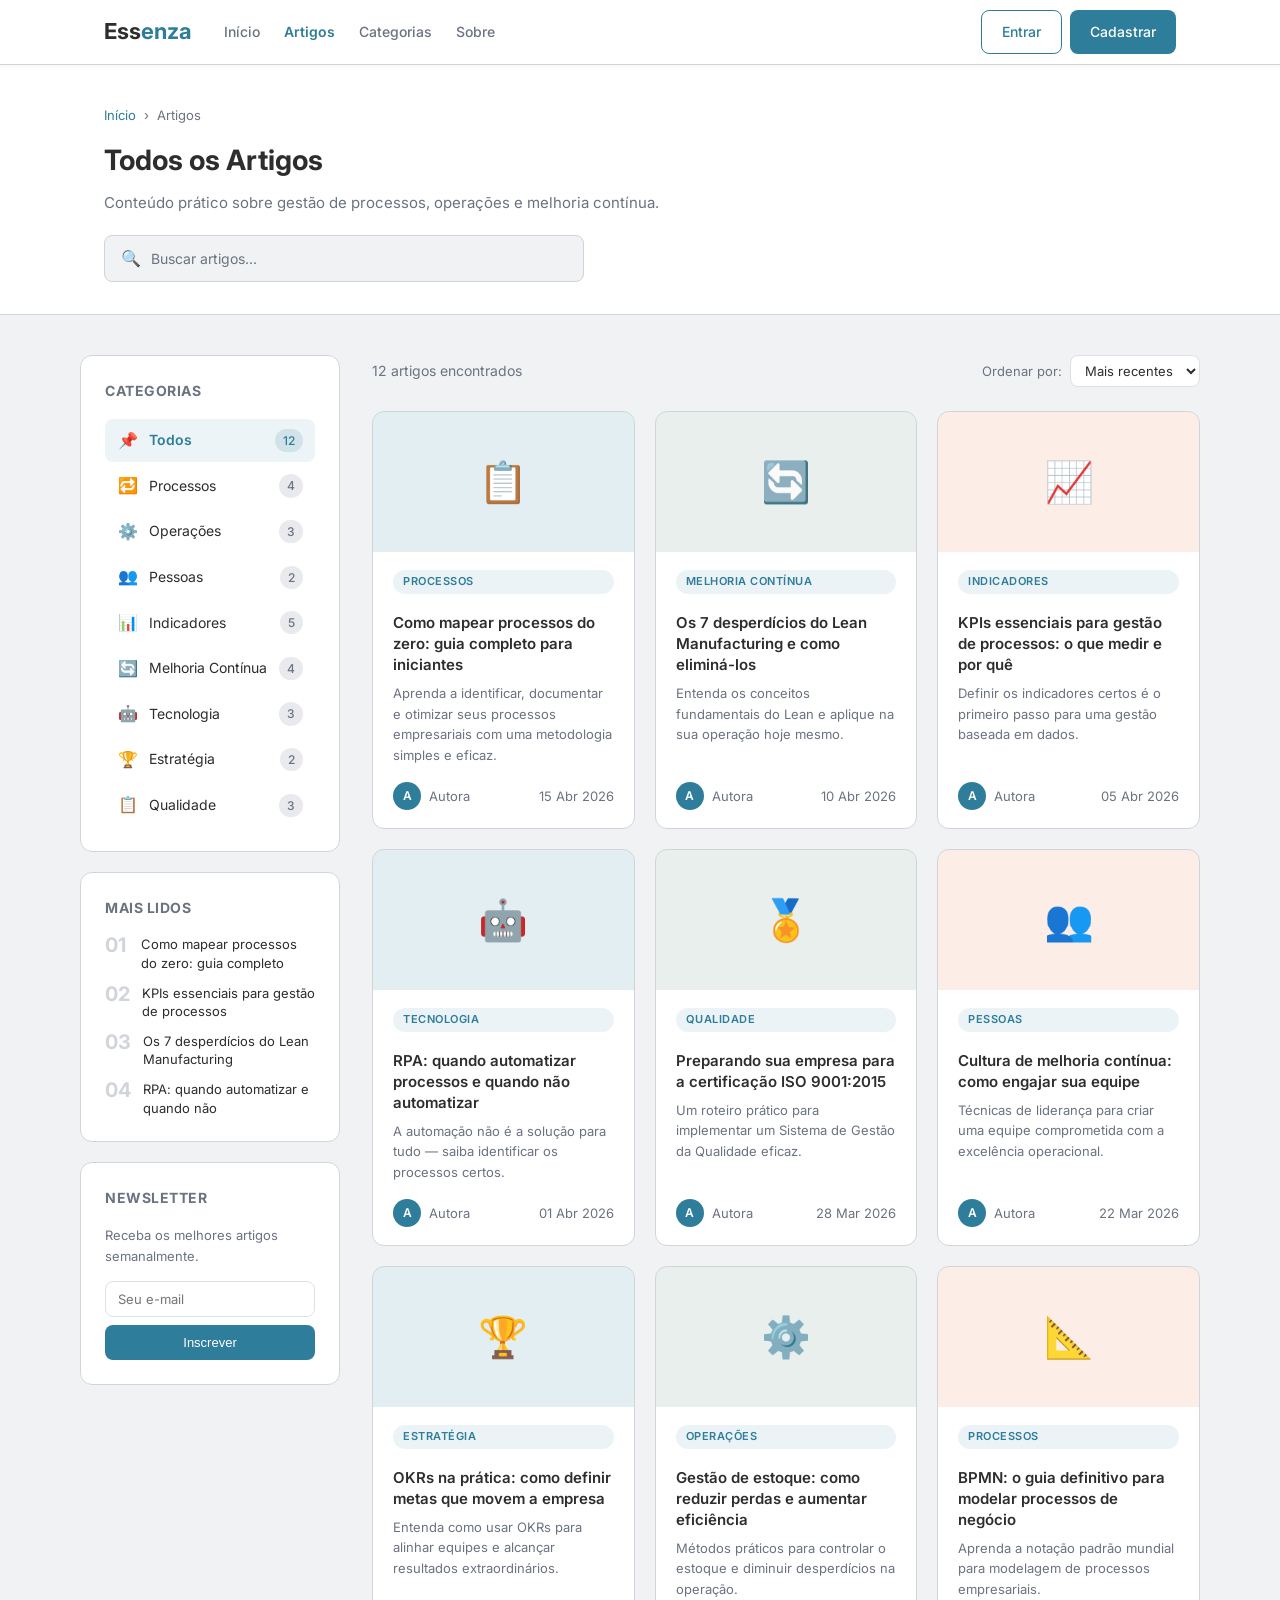
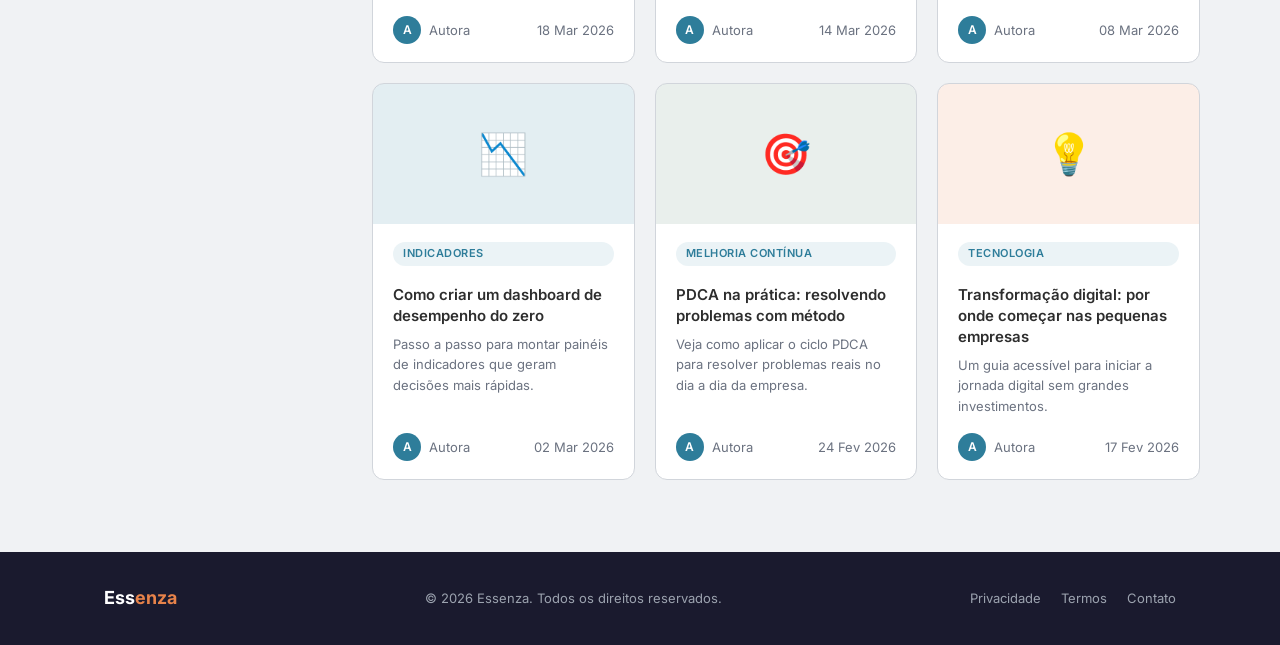
==== blog-gestao/artigos.html @ cae87f39 "primeiro commit: protótipo estático do blog Essenza" ====
<!DOCTYPE html>
<html lang="pt-BR">
<head>
  <meta charset="UTF-8" />
  <meta name="viewport" content="width=device-width, initial-scale=1.0" />
  <title>Artigos — Essenza</title>
  <link rel="preconnect" href="https://fonts.googleapis.com" />
  <link rel="preconnect" href="https://fonts.gstatic.com" crossorigin />
  <link href="https://fonts.googleapis.com/css2?family=Inter:wght@300;400;500;600;700&display=swap" rel="stylesheet" />
  <link rel="stylesheet" href="style.css" />
  <link rel="stylesheet" href="artigos.css" />
</head>
<body>

  <!-- NAVBAR -->
  <header class="navbar">
    <div class="container nav-inner">
      <a href="index.html" class="brand">Ess<span>enza</span></a>
      <nav class="nav-links">
        <a href="index.html">Início</a>
        <a href="artigos.html" class="active">Artigos</a>
        <a href="#">Categorias</a>
        <a href="#">Sobre</a>
      </nav>
      <div class="nav-actions">
        <a href="login.html" class="btn btn-outline">Entrar</a>
        <a href="login.html" class="btn btn-primary">Cadastrar</a>
      </div>
      <button class="hamburger" id="hamburger" aria-label="Menu">
        <span></span><span></span><span></span>
      </button>
    </div>
  </header>

  <!-- MOBILE MENU -->
  <div class="mobile-menu" id="mobileMenu">
    <a href="index.html">Início</a>
    <a href="artigos.html" class="active">Artigos</a>
    <a href="#">Categorias</a>
    <a href="#">Sobre</a>
    <div class="mobile-actions">
      <a href="login.html" class="btn btn-outline">Entrar</a>
      <a href="login.html" class="btn btn-primary">Cadastrar</a>
    </div>
  </div>

  <!-- PAGE HEADER -->
  <section class="page-header">
    <div class="container">
      <div class="breadcrumb">
        <a href="index.html">Início</a>
        <span>›</span>
        <span>Artigos</span>
      </div>
      <h1>Todos os Artigos</h1>
      <p>Conteúdo prático sobre gestão de processos, operações e melhoria contínua.</p>

      <!-- SEARCH -->
      <div class="search-bar">
        <span class="search-icon">🔍</span>
        <input type="text" id="searchInput" placeholder="Buscar artigos..." />
      </div>
    </div>
  </section>

  <!-- MAIN CONTENT -->
  <div class="container artigos-layout">

    <!-- SIDEBAR -->
    <aside class="sidebar">
      <div class="sidebar-card">
        <h3 class="sidebar-title">Categorias</h3>
        <ul class="category-list">
          <li>
            <a href="#" class="cat-item active" data-cat="todos">
              <span class="cat-item-icon">📌</span>
              <span class="cat-item-label">Todos</span>
              <span class="cat-item-count">12</span>
            </a>
          </li>
          <li>
            <a href="#" class="cat-item" data-cat="processos">
              <span class="cat-item-icon">🔁</span>
              <span class="cat-item-label">Processos</span>
              <span class="cat-item-count">4</span>
            </a>
          </li>
          <li>
            <a href="#" class="cat-item" data-cat="operacoes">
              <span class="cat-item-icon">⚙️</span>
              <span class="cat-item-label">Operações</span>
              <span class="cat-item-count">3</span>
            </a>
          </li>
          <li>
            <a href="#" class="cat-item" data-cat="pessoas">
              <span class="cat-item-icon">👥</span>
              <span class="cat-item-label">Pessoas</span>
              <span class="cat-item-count">2</span>
            </a>
          </li>
          <li>
            <a href="#" class="cat-item" data-cat="indicadores">
              <span class="cat-item-icon">📊</span>
              <span class="cat-item-label">Indicadores</span>
              <span class="cat-item-count">5</span>
            </a>
          </li>
          <li>
            <a href="#" class="cat-item" data-cat="melhoria">
              <span class="cat-item-icon">🔄</span>
              <span class="cat-item-label">Melhoria Contínua</span>
              <span class="cat-item-count">4</span>
            </a>
          </li>
          <li>
            <a href="#" class="cat-item" data-cat="tecnologia">
              <span class="cat-item-icon">🤖</span>
              <span class="cat-item-label">Tecnologia</span>
              <span class="cat-item-count">3</span>
            </a>
          </li>
          <li>
            <a href="#" class="cat-item" data-cat="estrategia">
              <span class="cat-item-icon">🏆</span>
              <span class="cat-item-label">Estratégia</span>
              <span class="cat-item-count">2</span>
            </a>
          </li>
          <li>
            <a href="#" class="cat-item" data-cat="qualidade">
              <span class="cat-item-icon">📋</span>
              <span class="cat-item-label">Qualidade</span>
              <span class="cat-item-count">3</span>
            </a>
          </li>
        </ul>
      </div>

      <!-- DESTAQUE SIDEBAR -->
      <div class="sidebar-card">
        <h3 class="sidebar-title">Mais Lidos</h3>
        <ul class="top-posts">
          <li>
            <a href="post.html">
              <span class="tp-num">01</span>
              <span class="tp-title">Como mapear processos do zero: guia completo</span>
            </a>
          </li>
          <li>
            <a href="post.html">
              <span class="tp-num">02</span>
              <span class="tp-title">KPIs essenciais para gestão de processos</span>
            </a>
          </li>
          <li>
            <a href="post.html">
              <span class="tp-num">03</span>
              <span class="tp-title">Os 7 desperdícios do Lean Manufacturing</span>
            </a>
          </li>
          <li>
            <a href="post.html">
              <span class="tp-num">04</span>
              <span class="tp-title">RPA: quando automatizar e quando não</span>
            </a>
          </li>
        </ul>
      </div>

      <!-- NEWSLETTER SIDEBAR -->
      <div class="sidebar-card sidebar-newsletter">
        <h3 class="sidebar-title">Newsletter</h3>
        <p>Receba os melhores artigos semanalmente.</p>
        <form class="sidebar-form">
          <input type="email" placeholder="Seu e-mail" />
          <button type="submit" class="btn btn-primary">Inscrever</button>
        </form>
      </div>
    </aside>

    <!-- ARTICLES GRID -->
    <main class="artigos-main">

      <div class="artigos-header">
        <span id="resultCount" class="result-count">12 artigos encontrados</span>
        <div class="sort-bar">
          <label for="sortSelect">Ordenar por:</label>
          <select id="sortSelect">
            <option>Mais recentes</option>
            <option>Mais antigos</option>
            <option>A-Z</option>
          </select>
        </div>
      </div>

      <div class="artigos-grid" id="artigosGrid">

        <article class="artigo-card" data-cat="processos">
          <div class="artigo-img" style="background:#2E7D9A22">
            <span class="artigo-emoji">📋</span>
          </div>
          <div class="artigo-body">
            <span class="tag">Processos</span>
            <h3><a href="post.html">Como mapear processos do zero: guia completo para iniciantes</a></h3>
            <p>Aprenda a identificar, documentar e otimizar seus processos empresariais com uma metodologia simples e eficaz.</p>
            <div class="post-meta">
              <div class="author"><div class="avatar">A</div><span>Autora</span></div>
              <span class="date">15 Abr 2026</span>
            </div>
          </div>
        </article>

        <article class="artigo-card" data-cat="melhoria">
          <div class="artigo-img" style="background:#5A8A6E22">
            <span class="artigo-emoji">🔄</span>
          </div>
          <div class="artigo-body">
            <span class="tag">Melhoria Contínua</span>
            <h3><a href="post.html">Os 7 desperdícios do Lean Manufacturing e como eliminá-los</a></h3>
            <p>Entenda os conceitos fundamentais do Lean e aplique na sua operação hoje mesmo.</p>
            <div class="post-meta">
              <div class="author"><div class="avatar">A</div><span>Autora</span></div>
              <span class="date">10 Abr 2026</span>
            </div>
          </div>
        </article>

        <article class="artigo-card" data-cat="indicadores">
          <div class="artigo-img" style="background:#E8834A22">
            <span class="artigo-emoji">📈</span>
          </div>
          <div class="artigo-body">
            <span class="tag">Indicadores</span>
            <h3><a href="post.html">KPIs essenciais para gestão de processos: o que medir e por quê</a></h3>
            <p>Definir os indicadores certos é o primeiro passo para uma gestão baseada em dados.</p>
            <div class="post-meta">
              <div class="author"><div class="avatar">A</div><span>Autora</span></div>
              <span class="date">05 Abr 2026</span>
            </div>
          </div>
        </article>

        <article class="artigo-card" data-cat="tecnologia">
          <div class="artigo-img" style="background:#2E7D9A22">
            <span class="artigo-emoji">🤖</span>
          </div>
          <div class="artigo-body">
            <span class="tag">Tecnologia</span>
            <h3><a href="post.html">RPA: quando automatizar processos e quando não automatizar</a></h3>
            <p>A automação não é a solução para tudo — saiba identificar os processos certos.</p>
            <div class="post-meta">
              <div class="author"><div class="avatar">A</div><span>Autora</span></div>
              <span class="date">01 Abr 2026</span>
            </div>
          </div>
        </article>

        <article class="artigo-card" data-cat="qualidade">
          <div class="artigo-img" style="background:#5A8A6E22">
            <span class="artigo-emoji">🏅</span>
          </div>
          <div class="artigo-body">
            <span class="tag">Qualidade</span>
            <h3><a href="post.html">Preparando sua empresa para a certificação ISO 9001:2015</a></h3>
            <p>Um roteiro prático para implementar um Sistema de Gestão da Qualidade eficaz.</p>
            <div class="post-meta">
              <div class="author"><div class="avatar">A</div><span>Autora</span></div>
              <span class="date">28 Mar 2026</span>
            </div>
          </div>
        </article>

        <article class="artigo-card" data-cat="pessoas">
          <div class="artigo-img" style="background:#E8834A22">
            <span class="artigo-emoji">👥</span>
          </div>
          <div class="artigo-body">
            <span class="tag">Pessoas</span>
            <h3><a href="post.html">Cultura de melhoria contínua: como engajar sua equipe</a></h3>
            <p>Técnicas de liderança para criar uma equipe comprometida com a excelência operacional.</p>
            <div class="post-meta">
              <div class="author"><div class="avatar">A</div><span>Autora</span></div>
              <span class="date">22 Mar 2026</span>
            </div>
          </div>
        </article>

        <article class="artigo-card" data-cat="estrategia">
          <div class="artigo-img" style="background:#2E7D9A22">
            <span class="artigo-emoji">🏆</span>
          </div>
          <div class="artigo-body">
            <span class="tag">Estratégia</span>
            <h3><a href="post.html">OKRs na prática: como definir metas que movem a empresa</a></h3>
            <p>Entenda como usar OKRs para alinhar equipes e alcançar resultados extraordinários.</p>
            <div class="post-meta">
              <div class="author"><div class="avatar">A</div><span>Autora</span></div>
              <span class="date">18 Mar 2026</span>
            </div>
          </div>
        </article>

        <article class="artigo-card" data-cat="operacoes">
          <div class="artigo-img" style="background:#5A8A6E22">
            <span class="artigo-emoji">⚙️</span>
          </div>
          <div class="artigo-body">
            <span class="tag">Operações</span>
            <h3><a href="post.html">Gestão de estoque: como reduzir perdas e aumentar eficiência</a></h3>
            <p>Métodos práticos para controlar o estoque e diminuir desperdícios na operação.</p>
            <div class="post-meta">
              <div class="author"><div class="avatar">A</div><span>Autora</span></div>
              <span class="date">14 Mar 2026</span>
            </div>
          </div>
        </article>

        <article class="artigo-card" data-cat="processos">
          <div class="artigo-img" style="background:#E8834A22">
            <span class="artigo-emoji">📐</span>
          </div>
          <div class="artigo-body">
            <span class="tag">Processos</span>
            <h3><a href="post.html">BPMN: o guia definitivo para modelar processos de negócio</a></h3>
            <p>Aprenda a notação padrão mundial para modelagem de processos empresariais.</p>
            <div class="post-meta">
              <div class="author"><div class="avatar">A</div><span>Autora</span></div>
              <span class="date">08 Mar 2026</span>
            </div>
          </div>
        </article>

        <article class="artigo-card" data-cat="indicadores">
          <div class="artigo-img" style="background:#2E7D9A22">
            <span class="artigo-emoji">📉</span>
          </div>
          <div class="artigo-body">
            <span class="tag">Indicadores</span>
            <h3><a href="post.html">Como criar um dashboard de desempenho do zero</a></h3>
            <p>Passo a passo para montar painéis de indicadores que geram decisões mais rápidas.</p>
            <div class="post-meta">
              <div class="author"><div class="avatar">A</div><span>Autora</span></div>
              <span class="date">02 Mar 2026</span>
            </div>
          </div>
        </article>

        <article class="artigo-card" data-cat="melhoria">
          <div class="artigo-img" style="background:#5A8A6E22">
            <span class="artigo-emoji">🎯</span>
          </div>
          <div class="artigo-body">
            <span class="tag">Melhoria Contínua</span>
            <h3><a href="post.html">PDCA na prática: resolvendo problemas com método</a></h3>
            <p>Veja como aplicar o ciclo PDCA para resolver problemas reais no dia a dia da empresa.</p>
            <div class="post-meta">
              <div class="author"><div class="avatar">A</div><span>Autora</span></div>
              <span class="date">24 Fev 2026</span>
            </div>
          </div>
        </article>

        <article class="artigo-card" data-cat="tecnologia">
          <div class="artigo-img" style="background:#E8834A22">
            <span class="artigo-emoji">💡</span>
          </div>
          <div class="artigo-body">
            <span class="tag">Tecnologia</span>
            <h3><a href="post.html">Transformação digital: por onde começar nas pequenas empresas</a></h3>
            <p>Um guia acessível para iniciar a jornada digital sem grandes investimentos.</p>
            <div class="post-meta">
              <div class="author"><div class="avatar">A</div><span>Autora</span></div>
              <span class="date">17 Fev 2026</span>
            </div>
          </div>
        </article>

      </div>

      <!-- EMPTY STATE -->
      <div class="empty-state" id="emptyState" style="display:none">
        <span>🔍</span>
        <p>Nenhum artigo encontrado para esta busca.</p>
      </div>

    </main>
  </div>

  <!-- FOOTER -->
  <footer class="footer">
    <div class="container footer-inner">
      <div class="brand">Ess<span>enza</span></div>
      <p class="footer-text">© 2026 Essenza. Todos os direitos reservados.</p>
      <div class="footer-links">
        <a href="#">Privacidade</a>
        <a href="#">Termos</a>
        <a href="#">Contato</a>
      </div>
    </div>
  </footer>

  <script>
    // FILTRO POR CATEGORIA
    const catItems = document.querySelectorAll('.cat-item');
    const cards = document.querySelectorAll('.artigo-card');
    const resultCount = document.getElementById('resultCount');
    const emptyState = document.getElementById('emptyState');
    const searchInput = document.getElementById('searchInput');

    function filtrar() {
      const catAtiva = document.querySelector('.cat-item.active')?.dataset.cat || 'todos';
      const busca = searchInput.value.toLowerCase().trim();
      let visiveis = 0;

      cards.forEach(card => {
        const cat = card.dataset.cat;
        const texto = card.querySelector('h3').textContent.toLowerCase();
        const matchCat = catAtiva === 'todos' || cat === catAtiva;
        const matchBusca = busca === '' || texto.includes(busca);

        if (matchCat && matchBusca) {
          card.style.display = '';
          visiveis++;
        } else {
          card.style.display = 'none';
        }
      });

      resultCount.textContent = `${visiveis} artigo${visiveis !== 1 ? 's' : ''} encontrado${visiveis !== 1 ? 's' : ''}`;
      emptyState.style.display = visiveis === 0 ? 'flex' : 'none';
    }

    catItems.forEach(item => {
      item.addEventListener('click', e => {
        e.preventDefault();
        catItems.forEach(i => i.classList.remove('active'));
        item.classList.add('active');
        filtrar();
      });
    });

    searchInput.addEventListener('input', filtrar);

    // MENU MOBILE
    const hamburger = document.getElementById('hamburger');
    const mobileMenu = document.getElementById('mobileMenu');
    hamburger.addEventListener('click', () => {
      hamburger.classList.toggle('open');
      mobileMenu.classList.toggle('open');
    });
  </script>

</body>
</html>
---- blog-gestao/style.css ----
*, *::before, *::after { box-sizing: border-box; margin: 0; padding: 0; }

:root {
  --bg: #F0F2F4;
  --white: #FFFFFF;
  --gray-light: #E8EAED;
  --gray-mid: #D1D5DB;
  --text: #2D2D2D;
  --text-light: #6B7280;
  --primary: #2E7D9A;
  --primary-dark: #256680;
  --secondary: #5A8A6E;
  --accent: #E8834A;
  --border: #DDE1E7;
  --radius: 12px;
  --shadow: 0 2px 12px rgba(0,0,0,0.07);
}

body { font-family: 'Inter', sans-serif; background: var(--bg); color: var(--text); line-height: 1.6; }

.container { max-width: 1120px; margin: 0 auto; padding: 0 24px; }

a { text-decoration: none; color: inherit; }

/* BUTTONS */
.btn { display: inline-flex; align-items: center; gap: 6px; padding: 10px 20px; border-radius: 8px; font-size: 14px; font-weight: 500; cursor: pointer; border: none; transition: all .2s; }
.btn-primary { background: var(--primary); color: #fff; }
.btn-primary:hover { background: var(--primary-dark); }
.btn-outline { background: transparent; color: var(--primary); border: 1.5px solid var(--primary); }
.btn-outline:hover { background: var(--primary); color: #fff; }
.btn-ghost { background: transparent; color: var(--text); padding: 10px 4px; }
.btn-ghost:hover { color: var(--primary); }

/* NAVBAR */
.navbar { background: var(--white); border-bottom: 1px solid var(--gray-mid); position: sticky; top: 0; z-index: 100; box-shadow: 0 1px 4px rgba(0,0,0,0.05); }
.nav-inner { display: flex; align-items: center; gap: 32px; height: 64px; }
.brand { font-size: 22px; font-weight: 700; color: var(--text); }
.brand span { color: var(--primary); }
.nav-links { display: flex; gap: 24px; flex: 1; }
.nav-links a { font-size: 14px; color: var(--text-light); font-weight: 500; transition: color .2s; }
.nav-links a:hover { color: var(--primary); }
.nav-actions { display: flex; gap: 8px; }

/* HERO */
.hero { background: var(--white); padding: 72px 0 56px; }
.hero-inner { display: grid; grid-template-columns: 1fr 1fr; gap: 64px; align-items: center; }
.hero-text .badge { display: inline-block; background: #2E7D9A18; color: var(--primary); font-size: 12px; font-weight: 600; padding: 4px 12px; border-radius: 20px; margin-bottom: 16px; text-transform: uppercase; letter-spacing: .5px; }
.hero-text h1 { font-size: 40px; font-weight: 700; line-height: 1.2; margin-bottom: 16px; color: var(--text); }
.hero-text p { font-size: 16px; color: var(--text-light); margin-bottom: 28px; max-width: 440px; }
.hero-btns { display: flex; gap: 12px; align-items: center; }
.hero-visual { display: flex; flex-direction: column; gap: 12px; }
.hero-card { display: flex; align-items: center; gap: 14px; background: var(--bg); border: 1px solid var(--border); border-radius: var(--radius); padding: 16px 20px; transition: transform .2s, box-shadow .2s; }
.hero-card:hover { transform: translateX(4px); box-shadow: var(--shadow); }
.hc-icon { font-size: 28px; }
.hc-text { display: flex; flex-direction: column; }
.hc-text strong { font-size: 14px; font-weight: 600; color: var(--text); }
.hc-text span { font-size: 13px; color: var(--text-light); }

/* CATEGORIES */
.categories { padding: 24px 0; background: var(--gray-light); border-bottom: 1px solid var(--gray-mid); }
.categories-row { display: flex; gap: 8px; flex-wrap: wrap; }
.cat-chip { padding: 6px 16px; border-radius: 20px; font-size: 13px; font-weight: 500; cursor: pointer; border: 1.5px solid var(--gray-mid); color: var(--text-light); background: var(--white); transition: all .2s; }
.cat-chip:hover, .cat-chip.active { background: var(--primary); color: #fff; border-color: var(--primary); }

/* POSTS */
.posts-section { padding: 56px 0; }
.section-title { font-size: 24px; font-weight: 700; margin-bottom: 32px; }
.posts-grid { display: grid; grid-template-columns: repeat(3, 1fr); gap: 24px; }
.post-card { background: var(--white); border-radius: var(--radius); border: 1px solid var(--gray-mid); overflow: hidden; transition: transform .2s, box-shadow .2s; }
.post-card:hover { transform: translateY(-4px); box-shadow: 0 8px 24px rgba(0,0,0,0.1); }
.post-card.featured { grid-column: span 3; display: grid; grid-template-columns: 280px 1fr; }
.post-img { height: 180px; display: flex; align-items: center; justify-content: center; }
.post-card.featured .post-img { height: 100%; min-height: 200px; }
.post-emoji { font-size: 48px; }
.post-body { padding: 20px 24px; }
.tag { display: inline-block; font-size: 11px; font-weight: 600; text-transform: uppercase; letter-spacing: .5px; color: var(--primary); background: #2E7D9A18; padding: 3px 10px; border-radius: 20px; margin-bottom: 10px; }
.post-body h3 { font-size: 16px; font-weight: 600; margin-bottom: 8px; line-height: 1.4; }
.post-body h3 a:hover { color: var(--primary); }
.post-body p { font-size: 14px; color: var(--text-light); margin-bottom: 16px; }
.post-meta { display: flex; align-items: center; justify-content: space-between; font-size: 13px; color: var(--text-light); }
.author { display: flex; align-items: center; gap: 8px; }
.avatar { width: 28px; height: 28px; border-radius: 50%; background: var(--primary); color: #fff; display: flex; align-items: center; justify-content: center; font-size: 12px; font-weight: 600; }
.load-more { text-align: center; margin-top: 40px; }

/* NEWSLETTER */
.newsletter { background: var(--primary); padding: 56px 0; }
.newsletter-inner { display: flex; align-items: center; justify-content: space-between; gap: 32px; flex-wrap: wrap; }
.newsletter h2 { font-size: 24px; font-weight: 700; color: #fff; margin-bottom: 8px; }
.newsletter p { color: rgba(255,255,255,.8); font-size: 15px; max-width: 420px; }
.newsletter-form { display: flex; gap: 8px; }
.newsletter-form input { padding: 10px 16px; border-radius: 8px; border: none; font-size: 14px; width: 280px; font-family: inherit; }
.newsletter-form input:focus { outline: 2px solid var(--accent); }
.newsletter .btn-primary { background: var(--accent); }
.newsletter .btn-primary:hover { background: #d4743e; }

/* FOOTER */
.footer { background: #1a1a2e; padding: 32px 0; }
.footer-inner { display: flex; align-items: center; justify-content: space-between; flex-wrap: wrap; gap: 16px; }
.footer .brand { color: #fff; font-size: 18px; }
.footer .brand span { color: var(--accent); }
.footer-text { color: #9CA3AF; font-size: 13px; }
.footer-links { display: flex; gap: 20px; }
.footer-links a { color: #9CA3AF; font-size: 13px; transition: color .2s; }
.footer-links a:hover { color: #fff; }

/* LOGIN PAGE */
.auth-page { min-height: 100vh; display: flex; align-items: center; justify-content: center; background: var(--bg); }
.auth-card { background: var(--white); border-radius: var(--radius); border: 1px solid var(--border); padding: 40px; width: 100%; max-width: 420px; box-shadow: var(--shadow); }
.auth-card .brand { display: block; text-align: center; font-size: 24px; font-weight: 700; margin-bottom: 8px; }
.auth-subtitle { text-align: center; color: var(--text-light); font-size: 14px; margin-bottom: 32px; }
.form-group { margin-bottom: 18px; }
.form-group label { display: block; font-size: 13px; font-weight: 500; margin-bottom: 6px; }
.form-group input { width: 100%; padding: 10px 14px; border: 1.5px solid var(--border); border-radius: 8px; font-size: 14px; font-family: inherit; color: var(--text); background: var(--bg); transition: border-color .2s; }
.form-group input:focus { outline: none; border-color: var(--primary); background: var(--white); }
.auth-card .btn-primary { width: 100%; justify-content: center; padding: 12px; font-size: 15px; margin-top: 8px; }
.auth-divider { text-align: center; color: var(--text-light); font-size: 13px; margin: 20px 0; position: relative; }
.auth-divider::before, .auth-divider::after { content:''; position: absolute; top: 50%; width: 40%; height: 1px; background: var(--border); }
.auth-divider::before { left: 0; }
.auth-divider::after { right: 0; }
.auth-footer { text-align: center; font-size: 13px; color: var(--text-light); margin-top: 24px; }
.auth-footer a { color: var(--primary); font-weight: 500; }

/* POST PAGE */
.post-page { padding: 48px 0 72px; }
.post-page .container { max-width: 780px; }
.post-header { margin-bottom: 32px; }
.post-header .tag { margin-bottom: 12px; }
.post-header h1 { font-size: 32px; font-weight: 700; line-height: 1.25; margin-bottom: 16px; }
.post-header .post-meta { margin-bottom: 24px; }
.post-cover { width: 100%; height: 320px; background: #2E7D9A18; border-radius: var(--radius); display: flex; align-items: center; justify-content: center; font-size: 80px; margin-bottom: 40px; }
.post-content h2 { font-size: 22px; font-weight: 600; margin: 32px 0 12px; }
.post-content p { font-size: 16px; color: #3D3D3D; margin-bottom: 18px; line-height: 1.75; }
.post-content ul { padding-left: 24px; margin-bottom: 18px; }
.post-content li { font-size: 16px; color: #3D3D3D; margin-bottom: 8px; line-height: 1.75; }
.post-content blockquote { border-left: 4px solid var(--primary); padding: 12px 20px; background: #2E7D9A0D; border-radius: 0 8px 8px 0; margin: 24px 0; font-style: italic; color: var(--text-light); }

@media (max-width: 768px) {
  .hero-inner { grid-template-columns: 1fr; }
  .posts-grid { grid-template-columns: 1fr; }
  .post-card.featured { grid-column: span 1; grid-template-columns: 1fr; }
  .nav-links { display: none; }
  .newsletter-inner { flex-direction: column; }
  .newsletter-form { flex-direction: column; width: 100%; }
  .newsletter-form input { width: 100%; }
}
---- blog-gestao/artigos.css ----
/* PAGE HEADER */
.page-header { background: var(--white); padding: 40px 0 32px; border-bottom: 1px solid var(--gray-mid); }
.breadcrumb { display: flex; align-items: center; gap: 8px; font-size: 13px; color: var(--text-light); margin-bottom: 12px; }
.breadcrumb a { color: var(--primary); }
.breadcrumb a:hover { text-decoration: underline; }
.page-header h1 { font-size: 28px; font-weight: 700; margin-bottom: 8px; }
.page-header p { color: var(--text-light); font-size: 15px; margin-bottom: 20px; }

/* SEARCH BAR */
.search-bar { display: flex; align-items: center; gap: 10px; background: var(--bg); border: 1.5px solid var(--gray-mid); border-radius: 8px; padding: 10px 16px; max-width: 480px; transition: border-color .2s; }
.search-bar:focus-within { border-color: var(--primary); background: var(--white); }
.search-icon { font-size: 16px; }
.search-bar input { border: none; background: transparent; font-size: 14px; font-family: inherit; color: var(--text); width: 100%; outline: none; }
.search-bar input::placeholder { color: var(--text-light); }

/* LAYOUT */
.artigos-layout { display: grid; grid-template-columns: 260px 1fr; gap: 32px; padding: 40px 0 72px; align-items: start; }

/* SIDEBAR */
.sidebar { display: flex; flex-direction: column; gap: 20px; position: sticky; top: 84px; }
.sidebar-card { background: var(--white); border: 1px solid var(--gray-mid); border-radius: var(--radius); padding: 24px; }
.sidebar-title { font-size: 14px; font-weight: 700; text-transform: uppercase; letter-spacing: .5px; color: var(--text-light); margin-bottom: 16px; }

/* CATEGORY LIST */
.category-list { list-style: none; display: flex; flex-direction: column; gap: 2px; }
.cat-item { display: flex; align-items: center; gap: 10px; padding: 9px 12px; border-radius: 8px; font-size: 14px; color: var(--text); transition: all .15s; cursor: pointer; text-decoration: none; }
.cat-item:hover { background: var(--gray-light); color: var(--primary); }
.cat-item.active { background: #2E7D9A15; color: var(--primary); font-weight: 600; }
.cat-item-icon { font-size: 16px; width: 22px; text-align: center; }
.cat-item-label { flex: 1; }
.cat-item-count { font-size: 12px; background: var(--gray-light); color: var(--text-light); padding: 2px 8px; border-radius: 12px; font-weight: 500; }
.cat-item.active .cat-item-count { background: #2E7D9A25; color: var(--primary); }

/* TOP POSTS */
.top-posts { list-style: none; display: flex; flex-direction: column; gap: 12px; }
.top-posts a { display: flex; gap: 12px; align-items: flex-start; text-decoration: none; color: var(--text); font-size: 13px; line-height: 1.4; transition: color .2s; }
.top-posts a:hover { color: var(--primary); }
.tp-num { font-size: 20px; font-weight: 700; color: var(--gray-mid); line-height: 1; min-width: 24px; }
.tp-title { flex: 1; }

/* SIDEBAR NEWSLETTER */
.sidebar-newsletter p { font-size: 13px; color: var(--text-light); margin-bottom: 14px; }
.sidebar-form { display: flex; flex-direction: column; gap: 8px; }
.sidebar-form input { padding: 9px 12px; border: 1.5px solid var(--border); border-radius: 8px; font-size: 13px; font-family: inherit; transition: border-color .2s; }
.sidebar-form input:focus { outline: none; border-color: var(--primary); }
.sidebar-form .btn-primary { justify-content: center; padding: 10px; font-size: 13px; }

/* ARTICLES MAIN */
.artigos-main { min-width: 0; }
.artigos-header { display: flex; align-items: center; justify-content: space-between; margin-bottom: 24px; flex-wrap: wrap; gap: 12px; }
.result-count { font-size: 14px; color: var(--text-light); }
.sort-bar { display: flex; align-items: center; gap: 8px; font-size: 13px; color: var(--text-light); }
.sort-bar select { border: 1.5px solid var(--border); border-radius: 8px; padding: 6px 10px; font-size: 13px; font-family: inherit; background: var(--white); color: var(--text); cursor: pointer; }
.sort-bar select:focus { outline: none; border-color: var(--primary); }

/* ARTICLES GRID */
.artigos-grid { display: grid; grid-template-columns: repeat(3, 1fr); gap: 20px; }
.artigo-card { background: var(--white); border-radius: var(--radius); border: 1px solid var(--gray-mid); overflow: hidden; transition: transform .2s, box-shadow .2s; display: flex; flex-direction: column; }
.artigo-card:hover { transform: translateY(-4px); box-shadow: 0 8px 24px rgba(0,0,0,0.1); }
.artigo-img { height: 140px; display: flex; align-items: center; justify-content: center; }
.artigo-emoji { font-size: 40px; }
.artigo-body { padding: 18px 20px; display: flex; flex-direction: column; flex: 1; }
.artigo-body h3 { font-size: 15px; font-weight: 600; margin: 8px 0 8px; line-height: 1.4; }
.artigo-body h3 a:hover { color: var(--primary); }
.artigo-body p { font-size: 13px; color: var(--text-light); margin-bottom: 16px; flex: 1; line-height: 1.6; }

/* EMPTY STATE */
.empty-state { display: flex; flex-direction: column; align-items: center; gap: 12px; padding: 64px 24px; color: var(--text-light); text-align: center; }
.empty-state span { font-size: 40px; }
.empty-state p { font-size: 15px; }

/* NAVBAR ACTIVE LINK */
.nav-links a.active { color: var(--primary); font-weight: 600; }

/* HAMBURGER */
.hamburger { display: none; flex-direction: column; gap: 5px; background: none; border: none; cursor: pointer; padding: 4px; }
.hamburger span { display: block; width: 22px; height: 2px; background: var(--text); border-radius: 2px; transition: all .3s; }
.hamburger.open span:nth-child(1) { transform: translateY(7px) rotate(45deg); }
.hamburger.open span:nth-child(2) { opacity: 0; }
.hamburger.open span:nth-child(3) { transform: translateY(-7px) rotate(-45deg); }

/* MOBILE MENU */
.mobile-menu { display: none; flex-direction: column; gap: 4px; background: var(--white); border-bottom: 1px solid var(--gray-mid); padding: 16px 24px 20px; }
.mobile-menu.open { display: flex; }
.mobile-menu a { font-size: 15px; font-weight: 500; color: var(--text); padding: 10px 0; border-bottom: 1px solid var(--gray-light); }
.mobile-menu a.active { color: var(--primary); }
.mobile-actions { display: flex; gap: 8px; margin-top: 12px; }

/* RESPONSIVE */
@media (max-width: 900px) {
  .artigos-layout { grid-template-columns: 1fr; }
  .sidebar { position: static; }
  .artigos-grid { grid-template-columns: 1fr; }
}

@media (max-width: 768px) {
  .nav-links { display: none; }
  .nav-actions { display: none; }
  .hamburger { display: flex; }
}
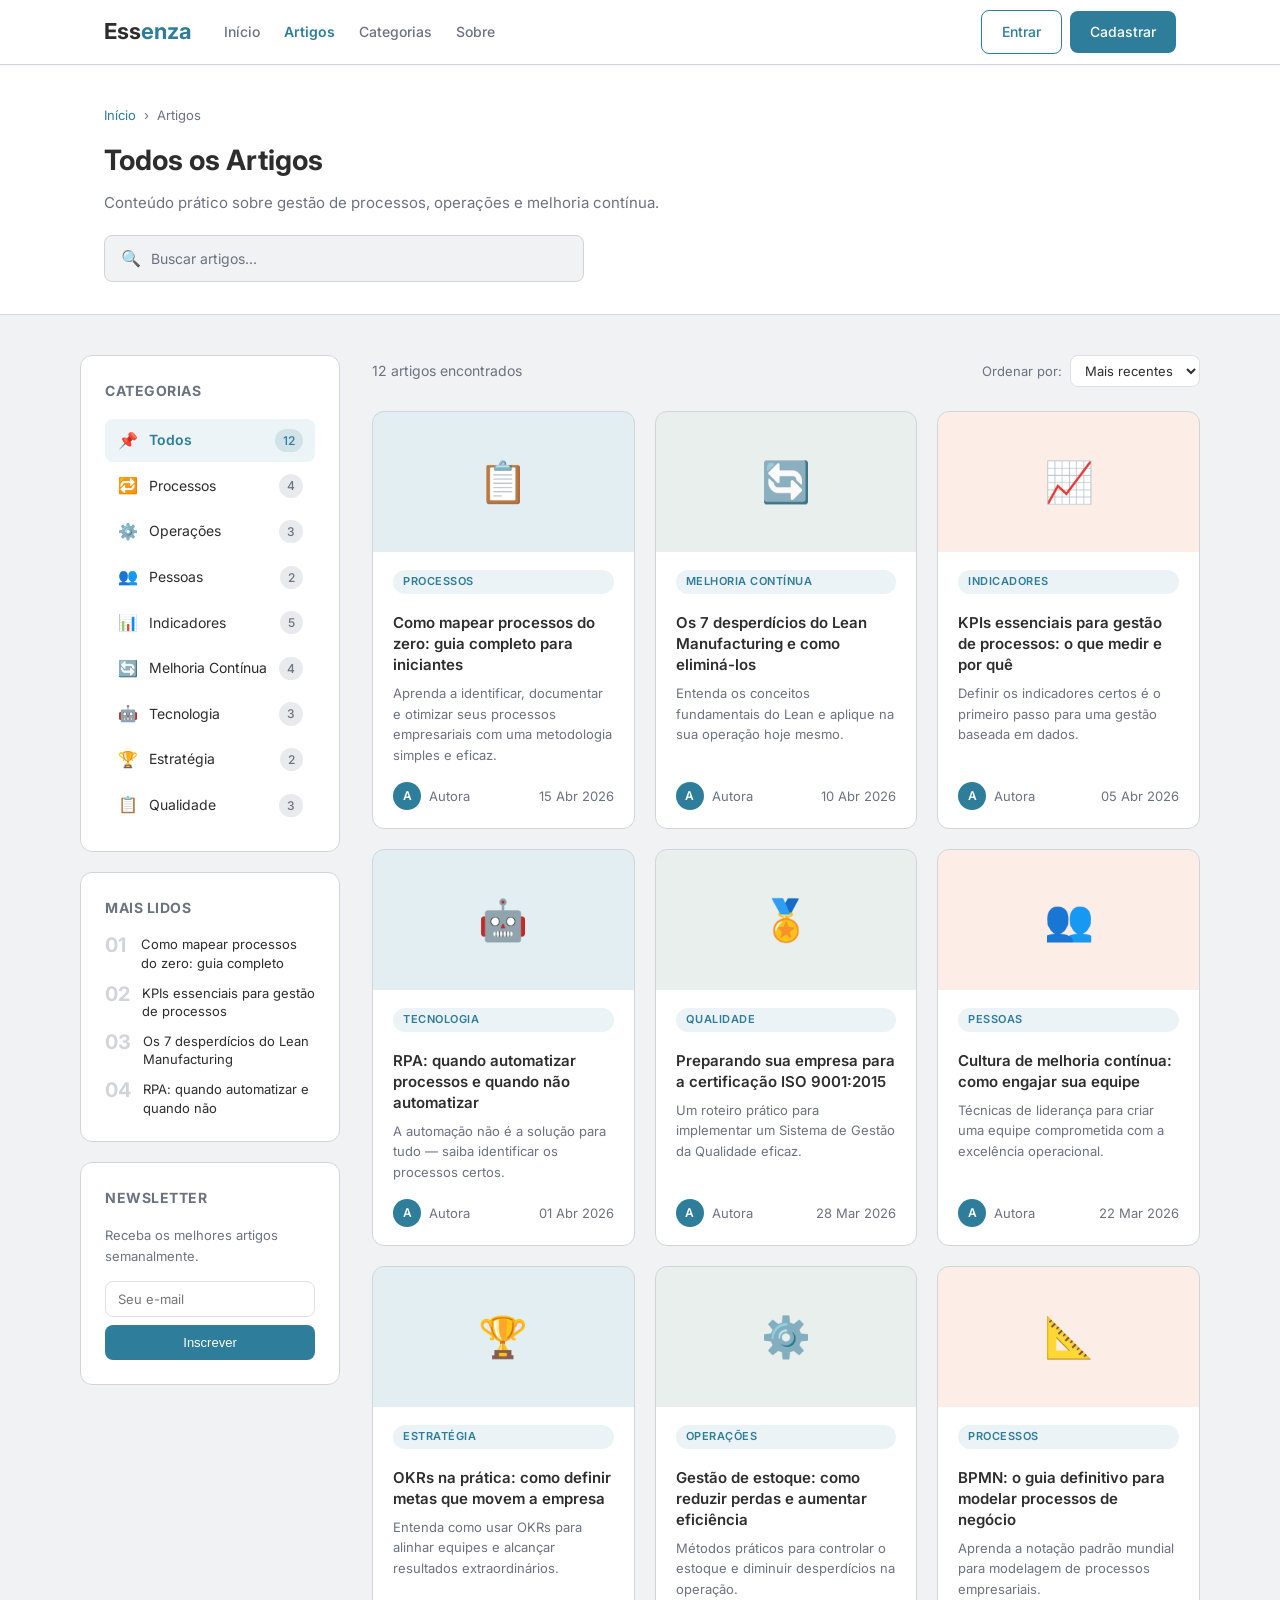
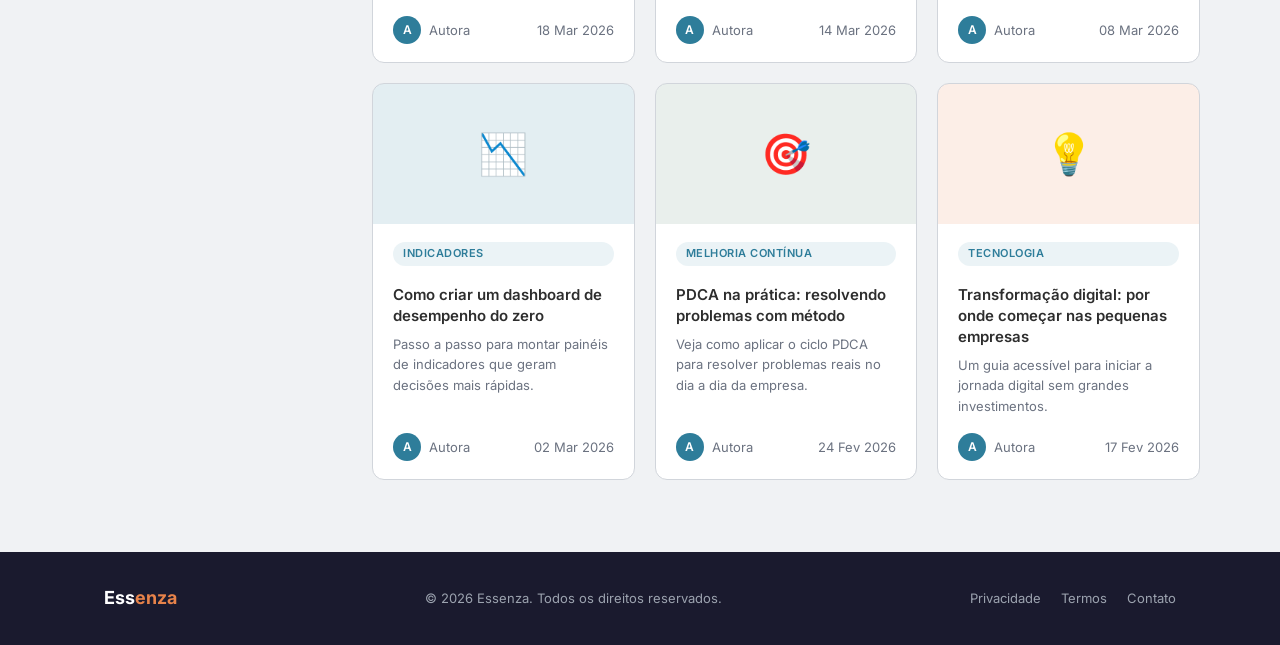
==== commit 2019cf1e: "adiciona seletor de idiomas (PT/EN/ES) via Google Translate em todas as páginas" ====
--- a/blog-gestao/artigos.html
+++ b/blog-gestao/artigos.html
@@ -23,6 +23,7 @@
         <a href="#">Sobre</a>
       </nav>
       <div class="nav-actions">
+        <div id="google_translate_element"></div>
         <a href="login.html" class="btn btn-outline">Entrar</a>
         <a href="login.html" class="btn btn-primary">Cadastrar</a>
       </div>
@@ -451,5 +452,16 @@
     });
   </script>
 
+  <script type="text/javascript">
+    function googleTranslateElementInit() {
+      new google.translate.TranslateElement({
+        pageLanguage: 'pt',
+        includedLanguages: 'en,es',
+        layout: google.translate.TranslateElement.InlineLayout.SIMPLE
+      }, 'google_translate_element');
+    }
+  </script>
+  <script type="text/javascript" src="//translate.google.com/translate_a/element.js?cb=googleTranslateElementInit"></script>
+
 </body>
 </html>
--- a/blog-gestao/style.css
+++ b/blog-gestao/style.css
@@ -39,7 +39,23 @@
 .nav-links { display: flex; gap: 24px; flex: 1; }
 .nav-links a { font-size: 14px; color: var(--text-light); font-weight: 500; transition: color .2s; }
 .nav-links a:hover { color: var(--primary); }
-.nav-actions { display: flex; gap: 8px; }
+.nav-actions { display: flex; gap: 8px; align-items: center; }
+
+/* Google Translate widget */
+#google_translate_element { display: flex; align-items: center; }
+#google_translate_element .goog-te-gadget-simple {
+  border: 1px solid var(--border) !important;
+  border-radius: 8px !important;
+  padding: 4px 8px !important;
+  font-family: 'Inter', sans-serif !important;
+  font-size: 13px !important;
+  background: var(--white) !important;
+  color: var(--text) !important;
+}
+#google_translate_element .goog-te-gadget-simple span { color: var(--text) !important; }
+#google_translate_element .goog-te-gadget-simple .goog-te-menu-value span { color: var(--text) !important; }
+.goog-te-banner-frame { display: none !important; }
+body { top: 0 !important; }
 
 /* HERO */
 .hero { background: var(--white); padding: 72px 0 56px; }
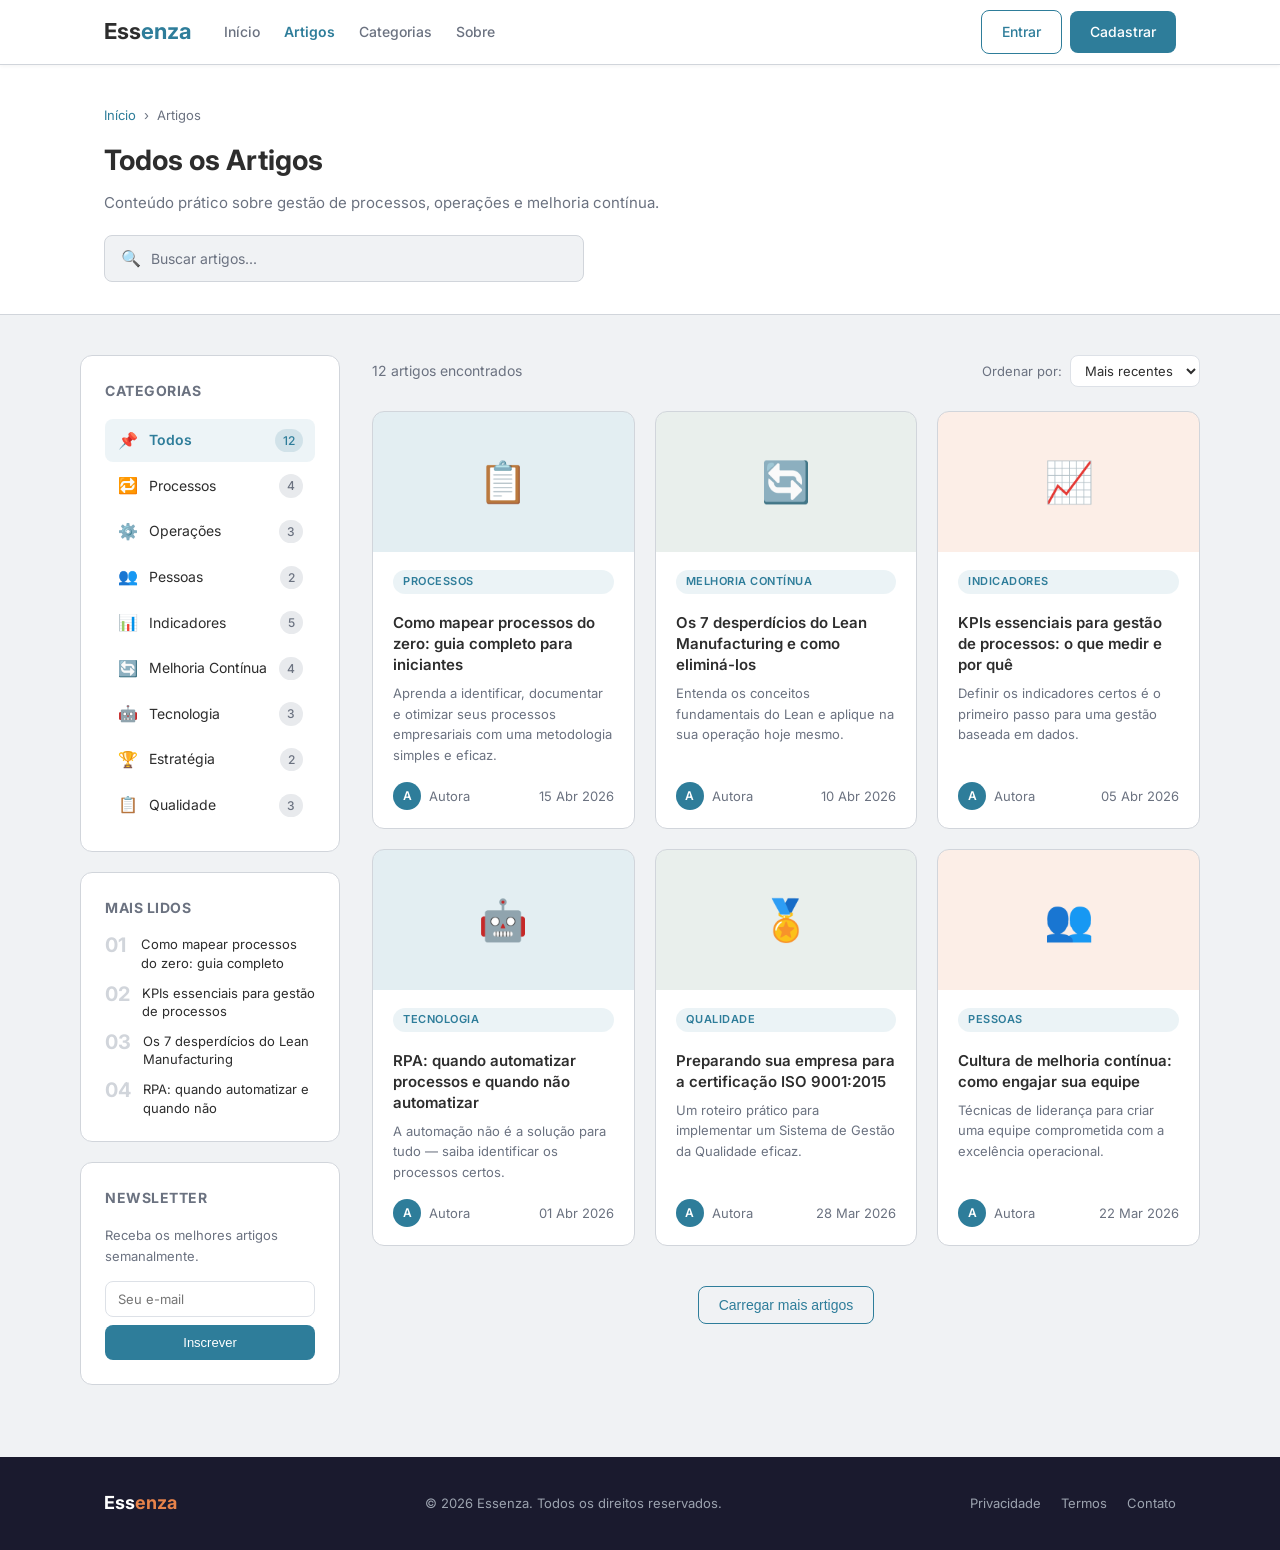
==== commit 115f71d5: "feat: adicionar botão Carregar mais na página de artigos - Exibe 6 artigos por vez com paginação pro" ====
--- a/blog-gestao/artigos.html
+++ b/blog-gestao/artigos.html
@@ -19,8 +19,8 @@
       <nav class="nav-links">
         <a href="index.html">Início</a>
         <a href="artigos.html" class="active">Artigos</a>
-        <a href="#">Categorias</a>
-        <a href="#">Sobre</a>
+        <a href="artigos.html">Categorias</a>
+        <a href="sobre.html">Sobre</a>
       </nav>
       <div class="nav-actions">
         <div id="google_translate_element"></div>
@@ -37,8 +37,8 @@
   <div class="mobile-menu" id="mobileMenu">
     <a href="index.html">Início</a>
     <a href="artigos.html" class="active">Artigos</a>
-    <a href="#">Categorias</a>
-    <a href="#">Sobre</a>
+    <a href="artigos.html">Categorias</a>
+    <a href="sobre.html">Sobre</a>
     <div class="mobile-actions">
       <a href="login.html" class="btn btn-outline">Entrar</a>
       <a href="login.html" class="btn btn-primary">Cadastrar</a>
@@ -385,6 +385,11 @@
         <p>Nenhum artigo encontrado para esta busca.</p>
       </div>
 
+      <!-- CARREGAR MAIS -->
+      <div class="load-more" id="loadMore" style="display:none">
+        <button class="btn btn-outline" id="btnCarregarMais">Carregar mais artigos</button>
+      </div>
+
     </main>
   </div>
 
@@ -402,46 +407,66 @@
   </footer>
 
   <script>
-    // FILTRO POR CATEGORIA
+    const POR_PAGINA = 6;
+    let exibindo = POR_PAGINA;
+
     const catItems = document.querySelectorAll('.cat-item');
     const cards = document.querySelectorAll('.artigo-card');
     const resultCount = document.getElementById('resultCount');
     const emptyState = document.getElementById('emptyState');
+    const loadMore = document.getElementById('loadMore');
+    const btnCarregarMais = document.getElementById('btnCarregarMais');
     const searchInput = document.getElementById('searchInput');
 
     function filtrar() {
       const catAtiva = document.querySelector('.cat-item.active')?.dataset.cat || 'todos';
       const busca = searchInput.value.toLowerCase().trim();
-      let visiveis = 0;
-
+
+      // Filtra os cards que correspondem à busca/categoria
+      const matching = [];
       cards.forEach(card => {
         const cat = card.dataset.cat;
         const texto = card.querySelector('h3').textContent.toLowerCase();
         const matchCat = catAtiva === 'todos' || cat === catAtiva;
         const matchBusca = busca === '' || texto.includes(busca);
-
-        if (matchCat && matchBusca) {
-          card.style.display = '';
-          visiveis++;
-        } else {
-          card.style.display = 'none';
-        }
+        card.style.display = 'none';
+        if (matchCat && matchBusca) matching.push(card);
       });
 
-      resultCount.textContent = `${visiveis} artigo${visiveis !== 1 ? 's' : ''} encontrado${visiveis !== 1 ? 's' : ''}`;
-      emptyState.style.display = visiveis === 0 ? 'flex' : 'none';
+      // Exibe apenas até o limite atual
+      matching.slice(0, exibindo).forEach(card => card.style.display = '');
+
+      // Atualiza contagem e estados
+      resultCount.textContent = `${matching.length} artigo${matching.length !== 1 ? 's' : ''} encontrado${matching.length !== 1 ? 's' : ''}`;
+      emptyState.style.display = matching.length === 0 ? 'flex' : 'none';
+      loadMore.style.display = exibindo < matching.length ? 'block' : 'none';
     }
 
+    // Filtro por categoria — reseta paginação
     catItems.forEach(item => {
       item.addEventListener('click', e => {
         e.preventDefault();
         catItems.forEach(i => i.classList.remove('active'));
         item.classList.add('active');
+        exibindo = POR_PAGINA;
         filtrar();
       });
     });
 
-    searchInput.addEventListener('input', filtrar);
+    // Busca — reseta paginação
+    searchInput.addEventListener('input', () => {
+      exibindo = POR_PAGINA;
+      filtrar();
+    });
+
+    // Carregar mais
+    btnCarregarMais.addEventListener('click', () => {
+      exibindo += POR_PAGINA;
+      filtrar();
+    });
+
+    // Inicializa
+    filtrar();
 
     // MENU MOBILE
     const hamburger = document.getElementById('hamburger');
--- a/blog-gestao/style.css
+++ b/blog-gestao/style.css
@@ -150,11 +150,30 @@
 .post-content li { font-size: 16px; color: #3D3D3D; margin-bottom: 8px; line-height: 1.75; }
 .post-content blockquote { border-left: 4px solid var(--primary); padding: 12px 20px; background: #2E7D9A0D; border-radius: 0 8px 8px 0; margin: 24px 0; font-style: italic; color: var(--text-light); }
 
+/* ACTIVE NAV LINK */
+.nav-links a.active { color: var(--primary); font-weight: 600; }
+
+/* HAMBURGER */
+.hamburger { display: none; flex-direction: column; gap: 5px; background: none; border: none; cursor: pointer; padding: 4px; }
+.hamburger span { display: block; width: 22px; height: 2px; background: var(--text); border-radius: 2px; transition: all .3s; }
+.hamburger.open span:nth-child(1) { transform: translateY(7px) rotate(45deg); }
+.hamburger.open span:nth-child(2) { opacity: 0; }
+.hamburger.open span:nth-child(3) { transform: translateY(-7px) rotate(-45deg); }
+
+/* MOBILE MENU */
+.mobile-menu { display: none; flex-direction: column; gap: 4px; background: var(--white); border-bottom: 1px solid var(--gray-mid); padding: 16px 24px 20px; }
+.mobile-menu.open { display: flex; }
+.mobile-menu a { font-size: 15px; font-weight: 500; color: var(--text); padding: 10px 0; border-bottom: 1px solid var(--gray-light); }
+.mobile-menu a.active { color: var(--primary); }
+.mobile-actions { display: flex; gap: 8px; margin-top: 12px; }
+
 @media (max-width: 768px) {
   .hero-inner { grid-template-columns: 1fr; }
   .posts-grid { grid-template-columns: 1fr; }
   .post-card.featured { grid-column: span 1; grid-template-columns: 1fr; }
   .nav-links { display: none; }
+  .nav-actions { display: none; }
+  .hamburger { display: flex; }
   .newsletter-inner { flex-direction: column; }
   .newsletter-form { flex-direction: column; width: 100%; }
   .newsletter-form input { width: 100%; }
